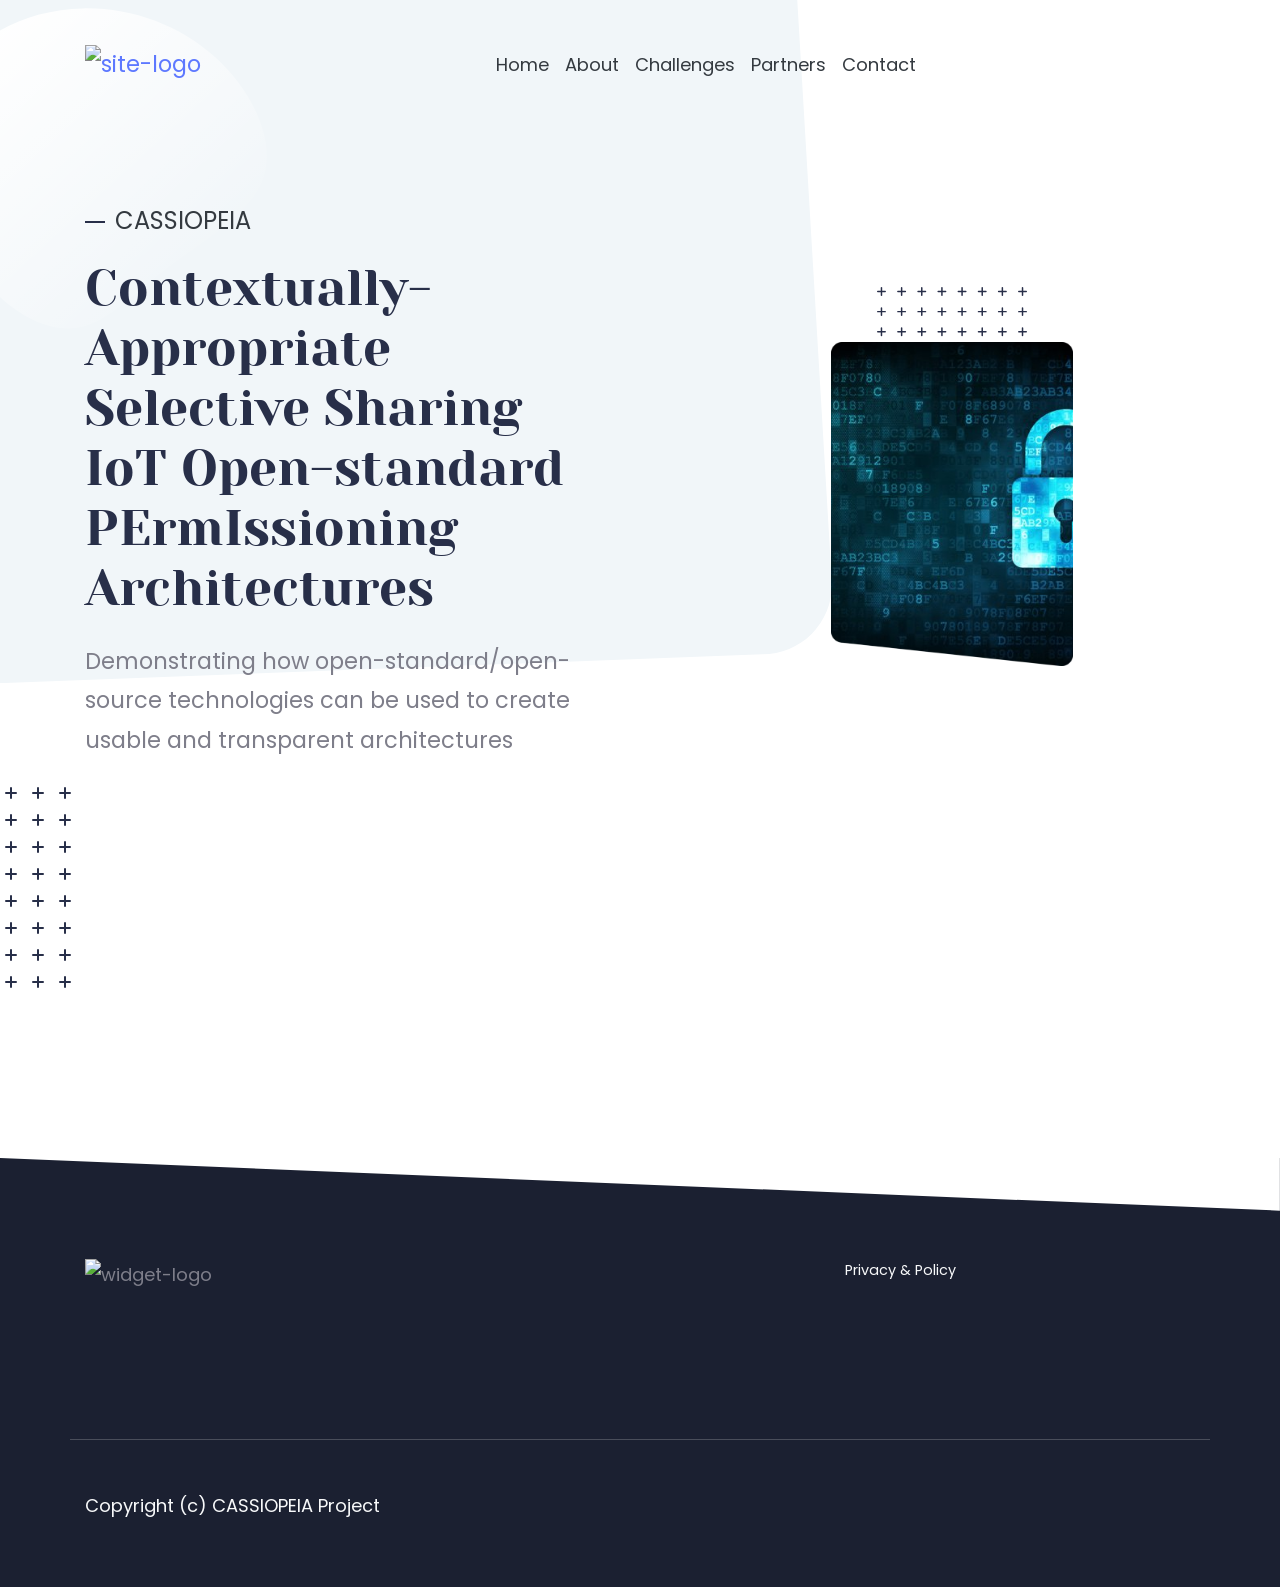
==== index.html @ 4d57d5d3 "Update" ====
<!DOCTYPE html>
<html>
<head>
	<meta name="generator" content="Hugo 0.54.0" />
  <meta charset="utf-8" />
  <title>CASSIOPEIA</title>

  <!-- mobile responsive meta -->
  <meta name="viewport" content="width=device-width, initial-scale=1" />
  <meta name="viewport" content="width=device-width, initial-scale=1, maximum-scale=1" />

  <!-- Slick Carousel -->
  <link rel="stylesheet" href="https://ngi-trust-cassiopeia.github.io/website_public/plugins/slick/slick.css" />
  <link rel="stylesheet" href="https://ngi-trust-cassiopeia.github.io/website_public/plugins/slick/slick-theme.css" />
  <!-- Font Awesome -->
  <link rel="stylesheet" href="https://ngi-trust-cassiopeia.github.io/website_public/plugins/font-awesome/css/font-awesome.min.css" />

  <!-- Magnific Popup -->
  <link rel="stylesheet" href="https://ngi-trust-cassiopeia.github.io/website_public/plugins/magnafic-popup/magnific-popup.css" />

  <!-- Stylesheets -->
  
  <link href="https://ngi-trust-cassiopeia.github.io/website_public/scss/style.min.css" rel="stylesheet" />

  <!--Favicon-->
  <link rel="shortcut icon" href="https://ngi-trust-cassiopeia.github.io/website_public/images/favicon.ico" type="image/x-icon" />
  <link rel="icon" href="https://ngi-trust-cassiopeia.github.io/website_public/images/favicon.png" type="image/x-icon" />
  
  <!-- Google Analytics -->
  <script async src="https://www.googletagmanager.com/gtag/js?id=YOUR%20GOOGLE%20ANALYTICS%20CODE"></script>
  <script>
    window.dataLayer = window.dataLayer || [];
    function gtag() { dataLayer.push(arguments); }
    gtag('js', new Date());

    gtag('config', 'YOUR GOOGLE ANALYTICS CODE');
  </script>
  
</head>

<body>
  <nav class="navbar navbar-expand-lg fixed-top">
  <div class="container">
    <a href="https://ngi-trust-cassiopeia.github.io/website_public/" class="navbar-brand">
      <img src="https://ngi-trust-cassiopeia.github.io/website_public/images/site-navigation/logo.png" alt="site-logo">
    </a>
    <button type="button" class="navbar-toggler collapsed" data-toggle="collapse" data-target="#navbarCollapse">
      <span class="navbar-toggler-icon"></span>
      <span class="navbar-toggler-icon"></span>
      <span class="navbar-toggler-icon"></span>
    </button>

    <div class="collapse navbar-collapse justify-content-between" id="navbarCollapse">
      <ul class="nav navbar-nav main-navigation my-0 mx-auto">
        
        
        <li class="nav-item">
          <a href="https://ngi-trust-cassiopeia.github.io/website_public//website_public/website_public/"
            class="nav-link text-dark text-sm-center p-2 scroll">Home</a>
        </li>
        
        <li class="nav-item">
          <a href="https://ngi-trust-cassiopeia.github.io/website_public//website_public/website_public/about/"
            class="nav-link text-dark text-sm-center p-2 scroll">About</a>
        </li>
        
        <li class="nav-item">
          <a href="https://ngi-trust-cassiopeia.github.io/website_public//website_public/website_public/challenges/"
            class="nav-link text-dark text-sm-center p-2 scroll">Challenges</a>
        </li>
        
        <li class="nav-item">
          <a href="https://ngi-trust-cassiopeia.github.io/website_public//website_public/website_public/partners/"
            class="nav-link text-dark text-sm-center p-2 scroll">Partners</a>
        </li>
        
        <li class="nav-item">
          <a href="https://ngi-trust-cassiopeia.github.io/website_public//website_public/website_public/contact/"
            class="nav-link text-dark text-sm-center p-2 scroll">Contact</a>
        </li>
        
      </ul>
      <div class="navbar-nav">
        
      </div>
    </div>
  </div>
</nav>
  <div id="content">
    



<section class="hero" id="home">
  <div class="hero_background-svg">
    <svg viewBox="0 0 1437 1180">
      <path fill="#f1f6f9" d="M0 0h1377l60 1010a120 120 0 01-120 120L0 1180z" data-name="Path 1350" />
    </svg>
  </div>
  <div class="hero_footer-svg">
    <img src="images/hero/figure-svg.svg" alt="" />
  </div>
  <div class="container">
    <div class="row align-items-center">
      <div class="col-lg-6">
        <div class="hero_content">
          <div class="hero_blob">
            <svg viewBox="0 0 550 550">
              <defs>
                <linearGradient id="a" x1=".069" x2=".753" y1=".116" y2=".858" gradientUnits="objectBoundingBox">
                  <stop offset="0" stop-color="#fff" />
                  <stop offset="1" stop-color="#fff" stop-opacity=".012" />
                </linearGradient>
              </defs>
              <g data-name="blob-shape (3)">
                <path class="blob" fill="url(#a)"
                  d="M455.4 151.1c43.1 36.7 73.4 92.8 60.8 136.3-12.7 43.5-68.1 74.4-111.3 119.4-43.1 45-74 104.1-109.8 109-35.9 5-76.7-44.2-111.8-89.2-35.2-45-64.7-85.8-70.8-132.6-6-46.8 11.6-99.6 46.7-136.3 35.2-36.6 88-57.2 142.4-58.8 54.5-1.7 110.6 15.6 153.8 52.2z" />
              </g>
            </svg>
          </div>
          <div class="mb-5">
            <span class="top-title pre-line">CASSIOPEIA</span>
            <h2 id="contextually-appropriate-selective-sharing-iot-open-standard-permissioning-architectures">Contextually-Appropriate Selective Sharing IoT Open-standard PErmIssioning Architectures</h2>

<p>Demonstrating how open-standard/open-source technologies can be used to create usable and transparent architectures
          </div>
           

        </div>
      </div>
      <div class="col-lg-6">
        <div class="hero_figure">
          <div class="figure-svg">
            <img src="images/hero/figure-svg.svg" alt="figure-svg" />
          </div>
          <img src="https://ngi-trust-cassiopeia.github.io/website_public/images/hero/hero.png" alt="hero-image" style='
                  -webkit-mask: url(https://ngi-trust-cassiopeia.github.io/website_public/images/hero/hero-mask-svg.png);
                  -webkit-mask-repeat: no-repeat;
                  -webkit-mask-size: contain;
                  -webkit-mask-position: center center;
                ' />

          
        </div>
      </div>
    </div>
  </div>
</section>




  </div>
  <section class="footer" id="contact">
	<div class="footer__background_shape">
		<svg viewBox="0 0 1920 79">
			<path d="M0 0h1920v79L0 0z" data-name="Path 1450" />
		</svg>
	</div>
	<div class="container">
		<div class="row footer__widget">
			<div class="col-lg-4">
				<div class="footer__widget_logo mb-5">
					<img src="https://ngi-trust-cassiopeia.github.io/website_public/images/site-navigation/logo.png" alt="widget-logo">
				</div>
			</div>
			<div class="col-lg-4 offset-lg-4">
				<div class="text-light footer__widget_sitemap mb-5">
					<ul class="unstyle-list small">
						
						
						<li class="mb-2"><a class="text-light" href="https://ngi-trust-cassiopeia.github.io/website_public/website_public/privacy/">Privacy &amp; Policy</a></li>
						
					</ul>
				</div>
			</div>
		</div>
		<div class="row footer__footer">
			<div class="col-lg-6">
				<div class="footer__footer_copy text-light">
					<p>Copyright (c) CASSIOPEIA Project</p>
				</div>
			</div>
			<div class="col-lg-6">
				<div class="footer__footer_social">
					<ul class="unstyle-list">
						
						
					</ul>
				</div>
			</div>
		</div>
	</div>
</section>
<script src="https://maps.googleapis.com/maps/api/js?key=YOUR%20GOOGLE%20MAP%20API&libraries=geometry"></script>
<script src="https://ngi-trust-cassiopeia.github.io/website_public/plugins/jQuery/jquery.min.js"></script>
<script src="https://ngi-trust-cassiopeia.github.io/website_public/plugins/bootstrap/bootstrap.min.js"></script>
<script src="https://ngi-trust-cassiopeia.github.io/website_public/plugins/slick/slick.min.js"></script>
<script src="https://ngi-trust-cassiopeia.github.io/website_public/plugins/slick/slick.min.js"></script>
<script src="https://ngi-trust-cassiopeia.github.io/website_public/plugins/waypoint/jquery.waypoints.min.js"></script>
<script src="https://ngi-trust-cassiopeia.github.io/website_public/plugins/magnafic-popup/jquery.magnific-popup.min.js"></script>
<script src="https://ngi-trust-cassiopeia.github.io/website_public/plugins/tweenmax/TweenMax.min.js"></script>
<script src="https://ngi-trust-cassiopeia.github.io/website_public/plugins/imagesloaded/imagesloaded.min.js"></script>
<script src="https://ngi-trust-cassiopeia.github.io/website_public/plugins/masonry/masonry.min.js"></script>

<script src="https://ngi-trust-cassiopeia.github.io/website_public/js/form-handler.min.js"></script>

<script src="https://ngi-trust-cassiopeia.github.io/website_public/js/script.min.js"></script>
<script id="CookieDeclaration" src="https://consent.cookiebot.com/521bbcd8-49db-471f-aaf6-aed626effc5e/cd.js" type="text/javascript" async></script>
</body>

</html>
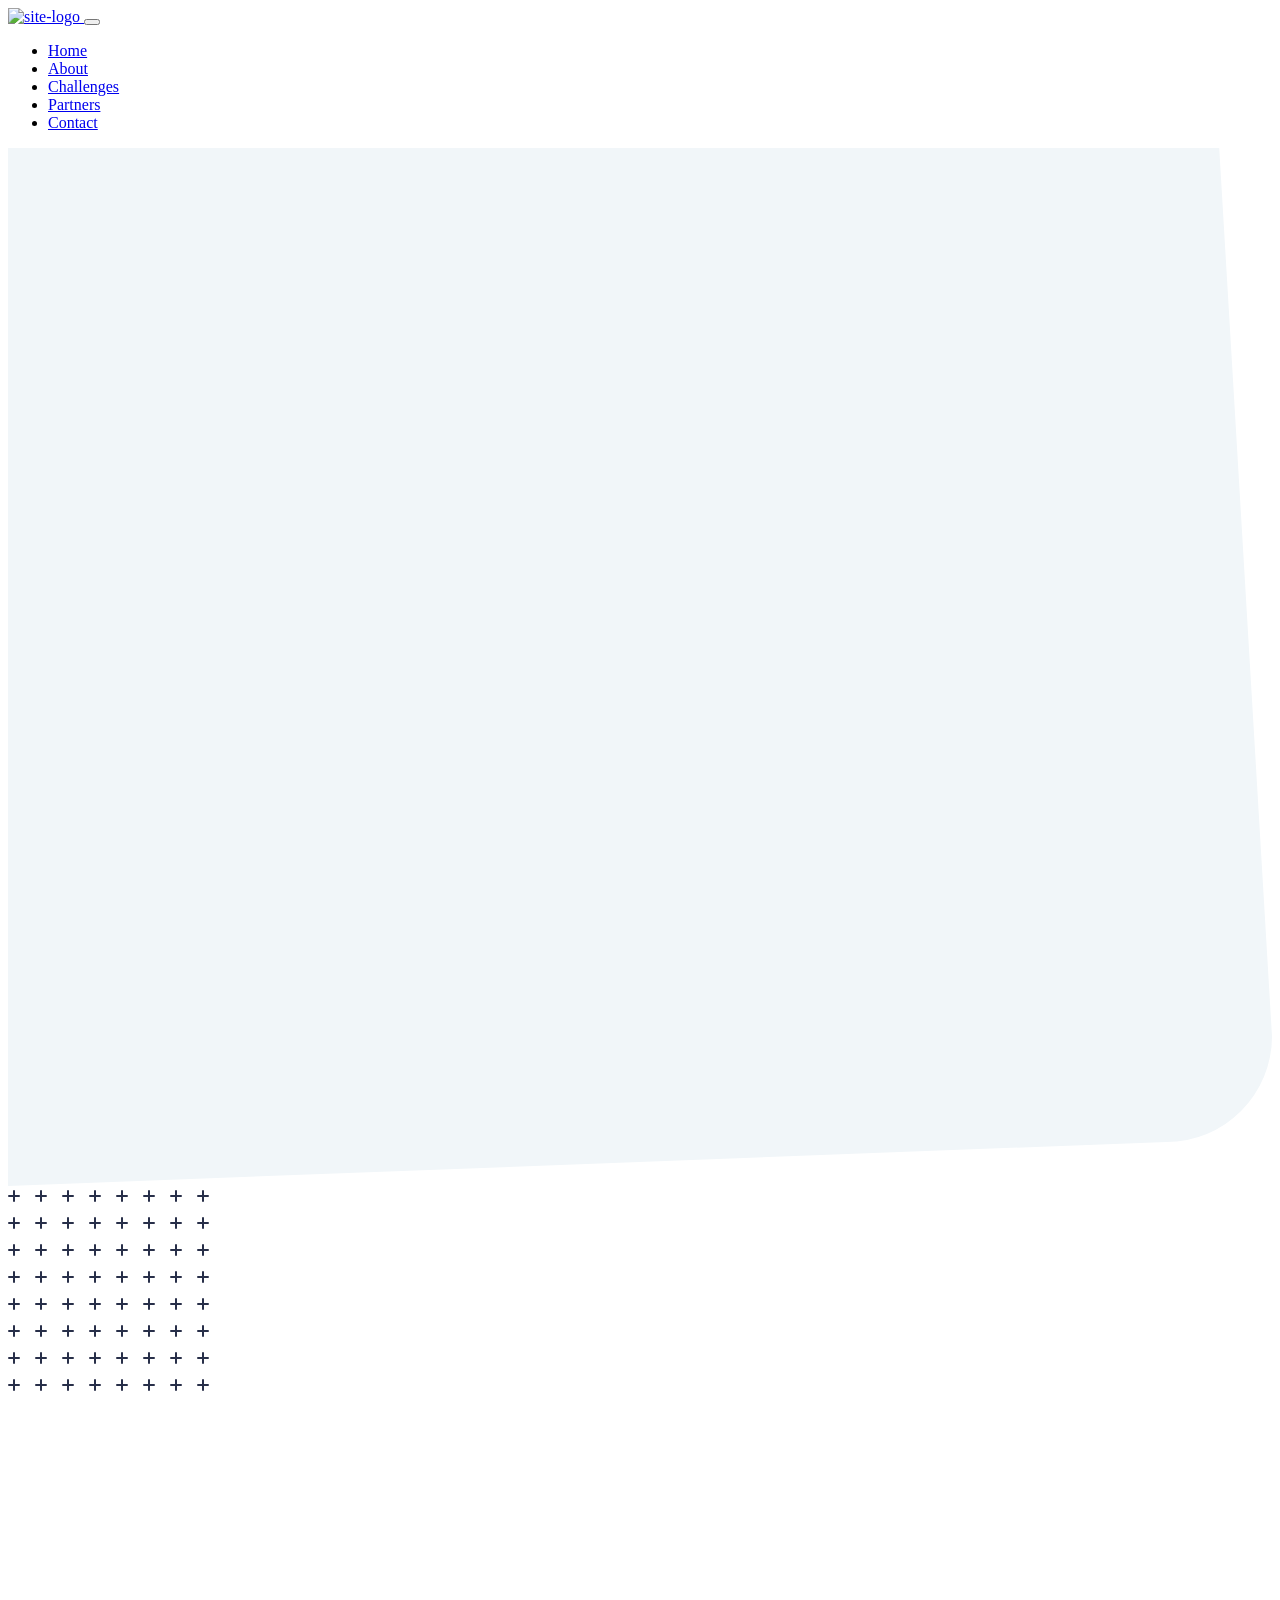
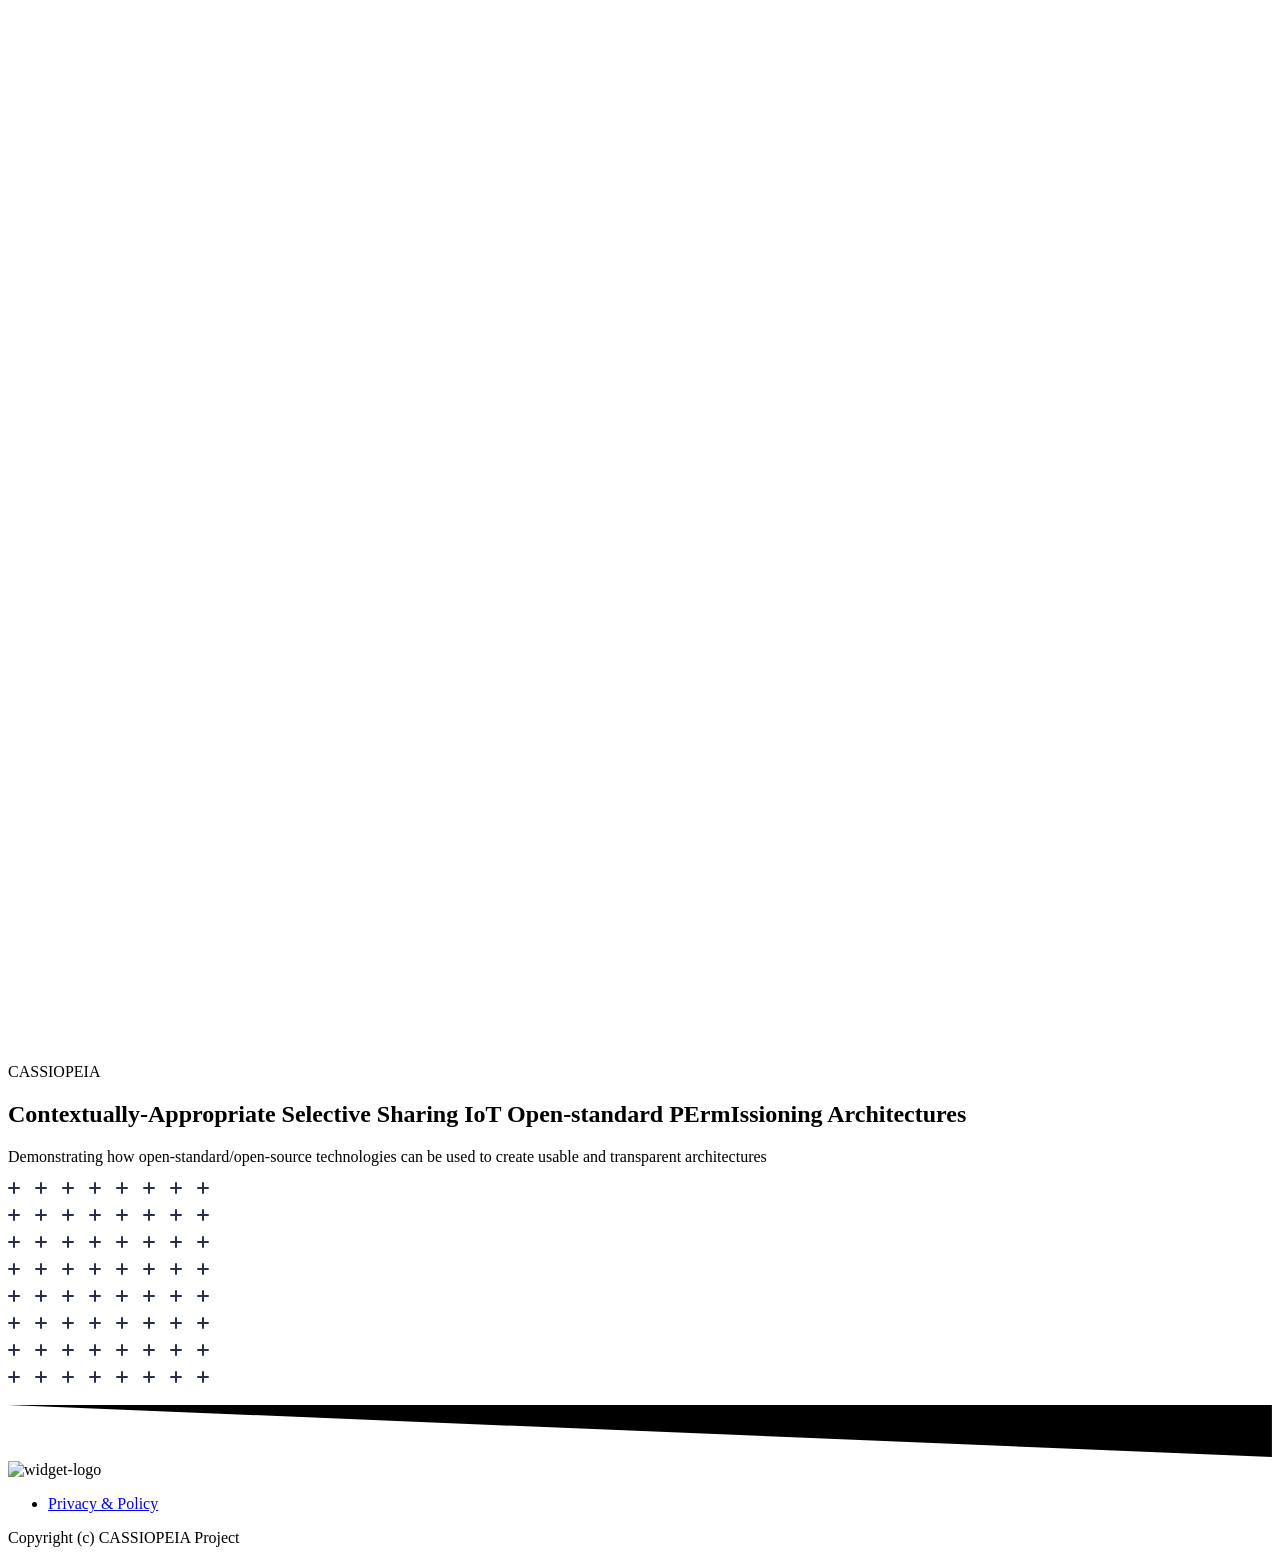
==== commit aa463205: "Corrected baseurl" ====
--- a/index.html
+++ b/index.html
@@ -10,21 +10,21 @@
   <meta name="viewport" content="width=device-width, initial-scale=1, maximum-scale=1" />
 
   <!-- Slick Carousel -->
-  <link rel="stylesheet" href="https://ngi-trust-cassiopeia.github.io/website_public/plugins/slick/slick.css" />
-  <link rel="stylesheet" href="https://ngi-trust-cassiopeia.github.io/website_public/plugins/slick/slick-theme.css" />
+  <link rel="stylesheet" href="/website_public/plugins/slick/slick.css" />
+  <link rel="stylesheet" href="/website_public/plugins/slick/slick-theme.css" />
   <!-- Font Awesome -->
-  <link rel="stylesheet" href="https://ngi-trust-cassiopeia.github.io/website_public/plugins/font-awesome/css/font-awesome.min.css" />
+  <link rel="stylesheet" href="/website_public/plugins/font-awesome/css/font-awesome.min.css" />
 
   <!-- Magnific Popup -->
-  <link rel="stylesheet" href="https://ngi-trust-cassiopeia.github.io/website_public/plugins/magnafic-popup/magnific-popup.css" />
+  <link rel="stylesheet" href="/website_public/plugins/magnafic-popup/magnific-popup.css" />
 
   <!-- Stylesheets -->
   
-  <link href="https://ngi-trust-cassiopeia.github.io/website_public/scss/style.min.css" rel="stylesheet" />
+  <link href="/website_public/scss/style.min.css" rel="stylesheet" />
 
   <!--Favicon-->
-  <link rel="shortcut icon" href="https://ngi-trust-cassiopeia.github.io/website_public/images/favicon.ico" type="image/x-icon" />
-  <link rel="icon" href="https://ngi-trust-cassiopeia.github.io/website_public/images/favicon.png" type="image/x-icon" />
+  <link rel="shortcut icon" href="/website_public/images/favicon.ico" type="image/x-icon" />
+  <link rel="icon" href="/website_public/images/favicon.png" type="image/x-icon" />
   
   <!-- Google Analytics -->
   <script async src="https://www.googletagmanager.com/gtag/js?id=YOUR%20GOOGLE%20ANALYTICS%20CODE"></script>
@@ -41,8 +41,8 @@
 <body>
   <nav class="navbar navbar-expand-lg fixed-top">
   <div class="container">
-    <a href="https://ngi-trust-cassiopeia.github.io/website_public/" class="navbar-brand">
-      <img src="https://ngi-trust-cassiopeia.github.io/website_public/images/site-navigation/logo.png" alt="site-logo">
+    <a href="/website_public/" class="navbar-brand">
+      <img src="/website_public/images/site-navigation/logo.png" alt="site-logo">
     </a>
     <button type="button" class="navbar-toggler collapsed" data-toggle="collapse" data-target="#navbarCollapse">
       <span class="navbar-toggler-icon"></span>
@@ -55,27 +55,27 @@
         
         
         <li class="nav-item">
-          <a href="https://ngi-trust-cassiopeia.github.io/website_public//website_public/website_public/"
+          <a href="/website_public//website_public/"
             class="nav-link text-dark text-sm-center p-2 scroll">Home</a>
         </li>
         
         <li class="nav-item">
-          <a href="https://ngi-trust-cassiopeia.github.io/website_public//website_public/website_public/about/"
+          <a href="/website_public/about"
             class="nav-link text-dark text-sm-center p-2 scroll">About</a>
         </li>
         
         <li class="nav-item">
-          <a href="https://ngi-trust-cassiopeia.github.io/website_public//website_public/website_public/challenges/"
+          <a href="/website_public/challenges"
             class="nav-link text-dark text-sm-center p-2 scroll">Challenges</a>
         </li>
         
         <li class="nav-item">
-          <a href="https://ngi-trust-cassiopeia.github.io/website_public//website_public/website_public/partners/"
+          <a href="/website_public/partners"
             class="nav-link text-dark text-sm-center p-2 scroll">Partners</a>
         </li>
         
         <li class="nav-item">
-          <a href="https://ngi-trust-cassiopeia.github.io/website_public//website_public/website_public/contact/"
+          <a href="/website_public/contact"
             class="nav-link text-dark text-sm-center p-2 scroll">Contact</a>
         </li>
         
@@ -133,8 +133,8 @@
           <div class="figure-svg">
             <img src="images/hero/figure-svg.svg" alt="figure-svg" />
           </div>
-          <img src="https://ngi-trust-cassiopeia.github.io/website_public/images/hero/hero.png" alt="hero-image" style='
-                  -webkit-mask: url(https://ngi-trust-cassiopeia.github.io/website_public/images/hero/hero-mask-svg.png);
+          <img src="/website_public/images/hero/hero.png" alt="hero-image" style='
+                  -webkit-mask: url(/website_public/images/hero/hero-mask-svg.png);
                   -webkit-mask-repeat: no-repeat;
                   -webkit-mask-size: contain;
                   -webkit-mask-position: center center;
@@ -161,7 +161,7 @@
 		<div class="row footer__widget">
 			<div class="col-lg-4">
 				<div class="footer__widget_logo mb-5">
-					<img src="https://ngi-trust-cassiopeia.github.io/website_public/images/site-navigation/logo.png" alt="widget-logo">
+					<img src="/website_public/images/site-navigation/logo.png" alt="widget-logo">
 				</div>
 			</div>
 			<div class="col-lg-4 offset-lg-4">
@@ -169,7 +169,7 @@
 					<ul class="unstyle-list small">
 						
 						
-						<li class="mb-2"><a class="text-light" href="https://ngi-trust-cassiopeia.github.io/website_public/website_public/privacy/">Privacy &amp; Policy</a></li>
+						<li class="mb-2"><a class="text-light" href="/website_public/privacy">Privacy &amp; Policy</a></li>
 						
 					</ul>
 				</div>
@@ -193,19 +193,19 @@
 	</div>
 </section>
 <script src="https://maps.googleapis.com/maps/api/js?key=YOUR%20GOOGLE%20MAP%20API&libraries=geometry"></script>
-<script src="https://ngi-trust-cassiopeia.github.io/website_public/plugins/jQuery/jquery.min.js"></script>
-<script src="https://ngi-trust-cassiopeia.github.io/website_public/plugins/bootstrap/bootstrap.min.js"></script>
-<script src="https://ngi-trust-cassiopeia.github.io/website_public/plugins/slick/slick.min.js"></script>
-<script src="https://ngi-trust-cassiopeia.github.io/website_public/plugins/slick/slick.min.js"></script>
-<script src="https://ngi-trust-cassiopeia.github.io/website_public/plugins/waypoint/jquery.waypoints.min.js"></script>
-<script src="https://ngi-trust-cassiopeia.github.io/website_public/plugins/magnafic-popup/jquery.magnific-popup.min.js"></script>
-<script src="https://ngi-trust-cassiopeia.github.io/website_public/plugins/tweenmax/TweenMax.min.js"></script>
-<script src="https://ngi-trust-cassiopeia.github.io/website_public/plugins/imagesloaded/imagesloaded.min.js"></script>
-<script src="https://ngi-trust-cassiopeia.github.io/website_public/plugins/masonry/masonry.min.js"></script>
-
-<script src="https://ngi-trust-cassiopeia.github.io/website_public/js/form-handler.min.js"></script>
-
-<script src="https://ngi-trust-cassiopeia.github.io/website_public/js/script.min.js"></script>
+<script src="/website_public/plugins/jQuery/jquery.min.js"></script>
+<script src="/website_public/plugins/bootstrap/bootstrap.min.js"></script>
+<script src="/website_public/plugins/slick/slick.min.js"></script>
+<script src="/website_public/plugins/slick/slick.min.js"></script>
+<script src="/website_public/plugins/waypoint/jquery.waypoints.min.js"></script>
+<script src="/website_public/plugins/magnafic-popup/jquery.magnific-popup.min.js"></script>
+<script src="/website_public/plugins/tweenmax/TweenMax.min.js"></script>
+<script src="/website_public/plugins/imagesloaded/imagesloaded.min.js"></script>
+<script src="/website_public/plugins/masonry/masonry.min.js"></script>
+
+<script src="/website_public/js/form-handler.min.js"></script>
+
+<script src="/website_public/js/script.min.js"></script>
 <script id="CookieDeclaration" src="https://consent.cookiebot.com/521bbcd8-49db-471f-aaf6-aed626effc5e/cd.js" type="text/javascript" async></script>
 </body>
 
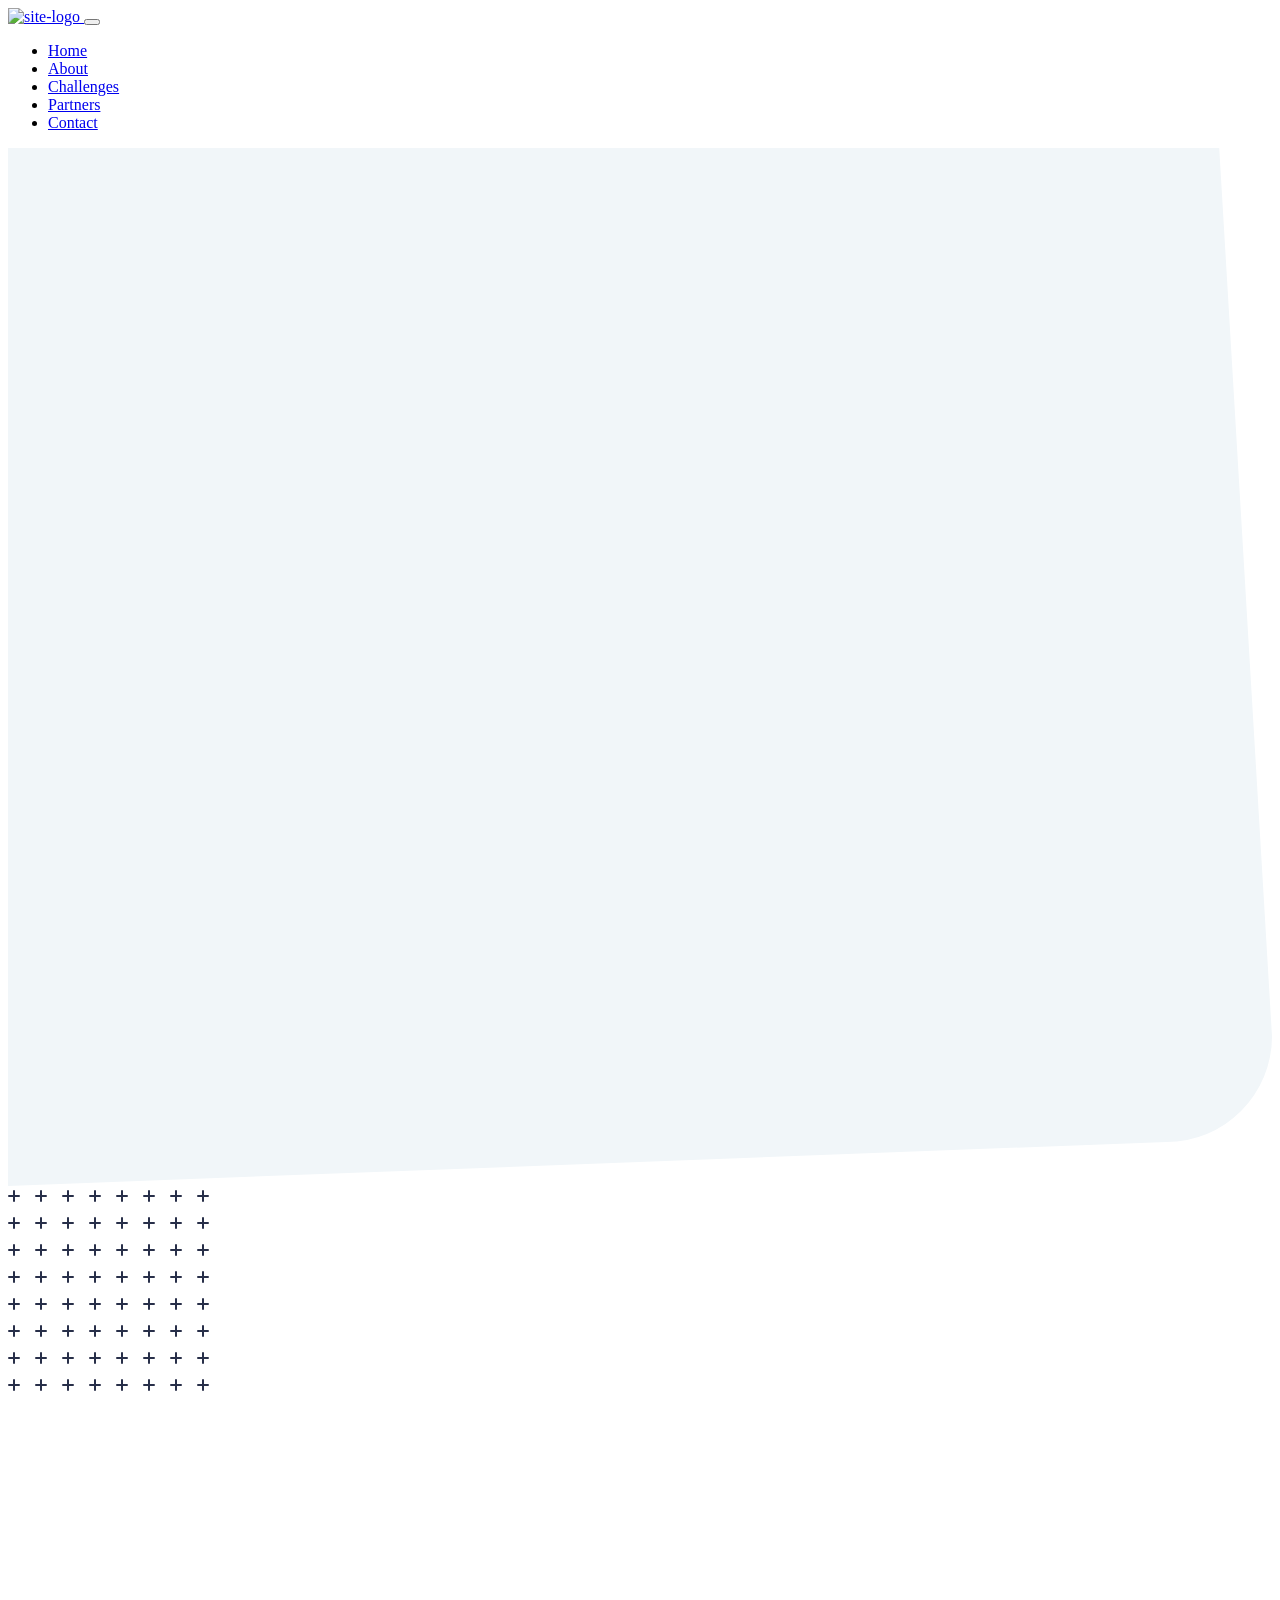
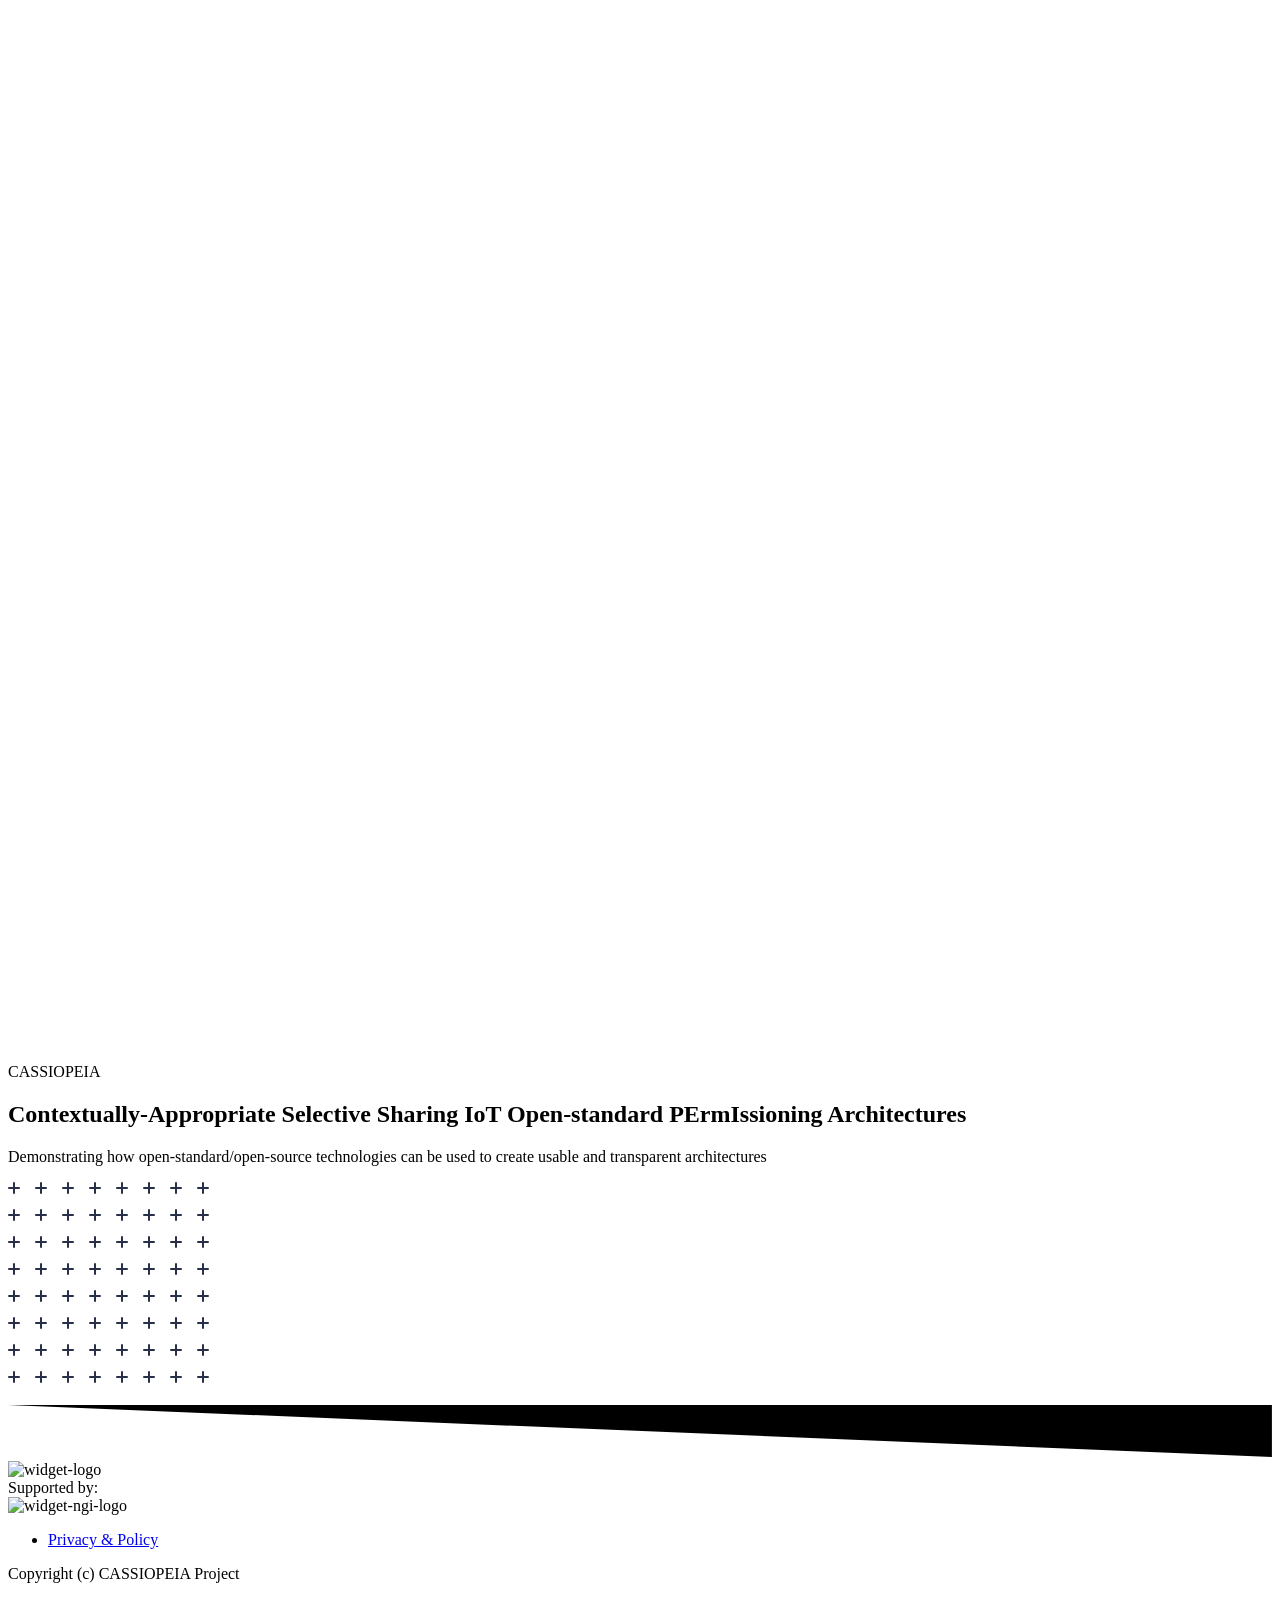
==== commit 6552a084: "Update" ====
--- a/index.html
+++ b/index.html
@@ -4,45 +4,47 @@
 	<meta name="generator" content="Hugo 0.54.0" />
   <meta charset="utf-8" />
   <title>CASSIOPEIA</title>
+  <script id="Cookiebot" src="https://consent.cookiebot.com/uc.js" data-cbid="521bbcd8-49db-471f-aaf6-aed626effc5e" data-blockingmode="auto" type="text/javascript"></script>
 
   <!-- mobile responsive meta -->
   <meta name="viewport" content="width=device-width, initial-scale=1" />
   <meta name="viewport" content="width=device-width, initial-scale=1, maximum-scale=1" />
 
   <!-- Slick Carousel -->
-  <link rel="stylesheet" href="/website_public/plugins/slick/slick.css" />
-  <link rel="stylesheet" href="/website_public/plugins/slick/slick-theme.css" />
+  <link rel="stylesheet" href="https://www.cassiopeia.id/plugins/slick/slick.css" />
+  <link rel="stylesheet" href="https://www.cassiopeia.id/plugins/slick/slick-theme.css" />
   <!-- Font Awesome -->
-  <link rel="stylesheet" href="/website_public/plugins/font-awesome/css/font-awesome.min.css" />
+  <link rel="stylesheet" href="https://www.cassiopeia.id/plugins/font-awesome/css/font-awesome.min.css" />
 
   <!-- Magnific Popup -->
-  <link rel="stylesheet" href="/website_public/plugins/magnafic-popup/magnific-popup.css" />
+  <link rel="stylesheet" href="https://www.cassiopeia.id/plugins/magnafic-popup/magnific-popup.css" />
 
   <!-- Stylesheets -->
   
-  <link href="/website_public/scss/style.min.css" rel="stylesheet" />
+  <link href="https://www.cassiopeia.id/scss/style.min.css" rel="stylesheet" />
 
   <!--Favicon-->
-  <link rel="shortcut icon" href="/website_public/images/favicon.ico" type="image/x-icon" />
-  <link rel="icon" href="/website_public/images/favicon.png" type="image/x-icon" />
+  <link rel="shortcut icon" href="https://www.cassiopeia.id/images/favicon.ico" type="image/x-icon" />
+  <link rel="icon" href="https://www.cassiopeia.id/images/favicon.png" type="image/x-icon" />
   
   <!-- Google Analytics -->
-  <script async src="https://www.googletagmanager.com/gtag/js?id=YOUR%20GOOGLE%20ANALYTICS%20CODE"></script>
+  <script async src="https://www.googletagmanager.com/gtag/js?id=G-5TQYKT3RTR"></script>
   <script>
     window.dataLayer = window.dataLayer || [];
     function gtag() { dataLayer.push(arguments); }
     gtag('js', new Date());
 
-    gtag('config', 'YOUR GOOGLE ANALYTICS CODE');
+    gtag('config', 'G-5TQYKT3RTR');
   </script>
   
 </head>
+
 
 <body>
   <nav class="navbar navbar-expand-lg fixed-top">
   <div class="container">
-    <a href="/website_public/" class="navbar-brand">
-      <img src="/website_public/images/site-navigation/logo.png" alt="site-logo">
+    <a href="https://www.cassiopeia.id/" class="navbar-brand">
+      <img src="https://www.cassiopeia.id/images/site-navigation/logo.png" alt="site-logo">
     </a>
     <button type="button" class="navbar-toggler collapsed" data-toggle="collapse" data-target="#navbarCollapse">
       <span class="navbar-toggler-icon"></span>
@@ -55,27 +57,27 @@
         
         
         <li class="nav-item">
-          <a href="/website_public//website_public/"
+          <a href="https://www.cassiopeia.id/"
             class="nav-link text-dark text-sm-center p-2 scroll">Home</a>
         </li>
         
         <li class="nav-item">
-          <a href="/website_public/about"
+          <a href="https://www.cassiopeia.id/about/"
             class="nav-link text-dark text-sm-center p-2 scroll">About</a>
         </li>
         
         <li class="nav-item">
-          <a href="/website_public/challenges"
+          <a href="https://www.cassiopeia.id/challenges/"
             class="nav-link text-dark text-sm-center p-2 scroll">Challenges</a>
         </li>
         
         <li class="nav-item">
-          <a href="/website_public/partners"
+          <a href="https://www.cassiopeia.id/partners/"
             class="nav-link text-dark text-sm-center p-2 scroll">Partners</a>
         </li>
         
         <li class="nav-item">
-          <a href="/website_public/contact"
+          <a href="https://www.cassiopeia.id/contact/"
             class="nav-link text-dark text-sm-center p-2 scroll">Contact</a>
         </li>
         
@@ -88,6 +90,44 @@
 </nav>
   <div id="content">
     
+
+<head>
+  <meta charset="utf-8" />
+  <title>CASSIOPEIA</title>
+  <script id="Cookiebot" src="https://consent.cookiebot.com/uc.js" data-cbid="521bbcd8-49db-471f-aaf6-aed626effc5e" data-blockingmode="auto" type="text/javascript"></script>
+
+  <!-- mobile responsive meta -->
+  <meta name="viewport" content="width=device-width, initial-scale=1" />
+  <meta name="viewport" content="width=device-width, initial-scale=1, maximum-scale=1" />
+
+  <!-- Slick Carousel -->
+  <link rel="stylesheet" href="https://www.cassiopeia.id/plugins/slick/slick.css" />
+  <link rel="stylesheet" href="https://www.cassiopeia.id/plugins/slick/slick-theme.css" />
+  <!-- Font Awesome -->
+  <link rel="stylesheet" href="https://www.cassiopeia.id/plugins/font-awesome/css/font-awesome.min.css" />
+
+  <!-- Magnific Popup -->
+  <link rel="stylesheet" href="https://www.cassiopeia.id/plugins/magnafic-popup/magnific-popup.css" />
+
+  <!-- Stylesheets -->
+  
+  <link href="https://www.cassiopeia.id/scss/style.min.css" rel="stylesheet" />
+
+  <!--Favicon-->
+  <link rel="shortcut icon" href="https://www.cassiopeia.id/images/favicon.ico" type="image/x-icon" />
+  <link rel="icon" href="https://www.cassiopeia.id/images/favicon.png" type="image/x-icon" />
+  
+  <!-- Google Analytics -->
+  <script async src="https://www.googletagmanager.com/gtag/js?id=G-5TQYKT3RTR"></script>
+  <script>
+    window.dataLayer = window.dataLayer || [];
+    function gtag() { dataLayer.push(arguments); }
+    gtag('js', new Date());
+
+    gtag('config', 'G-5TQYKT3RTR');
+  </script>
+  
+</head>
 
 
 
@@ -133,8 +173,8 @@
           <div class="figure-svg">
             <img src="images/hero/figure-svg.svg" alt="figure-svg" />
           </div>
-          <img src="/website_public/images/hero/hero.png" alt="hero-image" style='
-                  -webkit-mask: url(/website_public/images/hero/hero-mask-svg.png);
+          <img src="https://www.cassiopeia.id/images/hero/hero.png" alt="hero-image" style='
+                  -webkit-mask: url(https://www.cassiopeia.id/images/hero/hero-mask-svg.png);
                   -webkit-mask-repeat: no-repeat;
                   -webkit-mask-size: contain;
                   -webkit-mask-position: center center;
@@ -161,7 +201,11 @@
 		<div class="row footer__widget">
 			<div class="col-lg-4">
 				<div class="footer__widget_logo mb-5">
-					<img src="/website_public/images/site-navigation/logo.png" alt="widget-logo">
+					<img src="https://www.cassiopeia.id/images/site-navigation/logo.png" alt="widget-logo">
+				</div>
+				<div class="footer__widget_logo mb-5">
+					<span>Supported by:</span><br />
+					<img src="https://www.cassiopeia.id/images/site-navigation/ngi.png" alt="widget-ngi-logo">
 				</div>
 			</div>
 			<div class="col-lg-4 offset-lg-4">
@@ -169,7 +213,7 @@
 					<ul class="unstyle-list small">
 						
 						
-						<li class="mb-2"><a class="text-light" href="/website_public/privacy">Privacy &amp; Policy</a></li>
+						<li class="mb-2"><a class="text-light" href="https://www.cassiopeia.id/privacy/">Privacy &amp; Policy</a></li>
 						
 					</ul>
 				</div>
@@ -192,21 +236,20 @@
 		</div>
 	</div>
 </section>
-<script src="https://maps.googleapis.com/maps/api/js?key=YOUR%20GOOGLE%20MAP%20API&libraries=geometry"></script>
-<script src="/website_public/plugins/jQuery/jquery.min.js"></script>
-<script src="/website_public/plugins/bootstrap/bootstrap.min.js"></script>
-<script src="/website_public/plugins/slick/slick.min.js"></script>
-<script src="/website_public/plugins/slick/slick.min.js"></script>
-<script src="/website_public/plugins/waypoint/jquery.waypoints.min.js"></script>
-<script src="/website_public/plugins/magnafic-popup/jquery.magnific-popup.min.js"></script>
-<script src="/website_public/plugins/tweenmax/TweenMax.min.js"></script>
-<script src="/website_public/plugins/imagesloaded/imagesloaded.min.js"></script>
-<script src="/website_public/plugins/masonry/masonry.min.js"></script>
-
-<script src="/website_public/js/form-handler.min.js"></script>
-
-<script src="/website_public/js/script.min.js"></script>
-<script id="CookieDeclaration" src="https://consent.cookiebot.com/521bbcd8-49db-471f-aaf6-aed626effc5e/cd.js" type="text/javascript" async></script>
+<script src="https://www.cassiopeia.id/plugins/jQuery/jquery.min.js"></script>
+<script src="https://www.cassiopeia.id/plugins/bootstrap/bootstrap.min.js"></script>
+<script src="https://www.cassiopeia.id/plugins/slick/slick.min.js"></script>
+<script src="https://www.cassiopeia.id/plugins/slick/slick.min.js"></script>
+<script src="https://www.cassiopeia.id/plugins/waypoint/jquery.waypoints.min.js"></script>
+<script src="https://www.cassiopeia.id/plugins/magnafic-popup/jquery.magnific-popup.min.js"></script>
+<script src="https://www.cassiopeia.id/plugins/tweenmax/TweenMax.min.js"></script>
+<script src="https://www.cassiopeia.id/plugins/imagesloaded/imagesloaded.min.js"></script>
+<script src="https://www.cassiopeia.id/plugins/masonry/masonry.min.js"></script>
+
+<script src="https://www.cassiopeia.id/js/form-handler.min.js"></script>
+
+<script src="https://www.cassiopeia.id/js/script.min.js"></script>
+
 </body>
 
 </html>
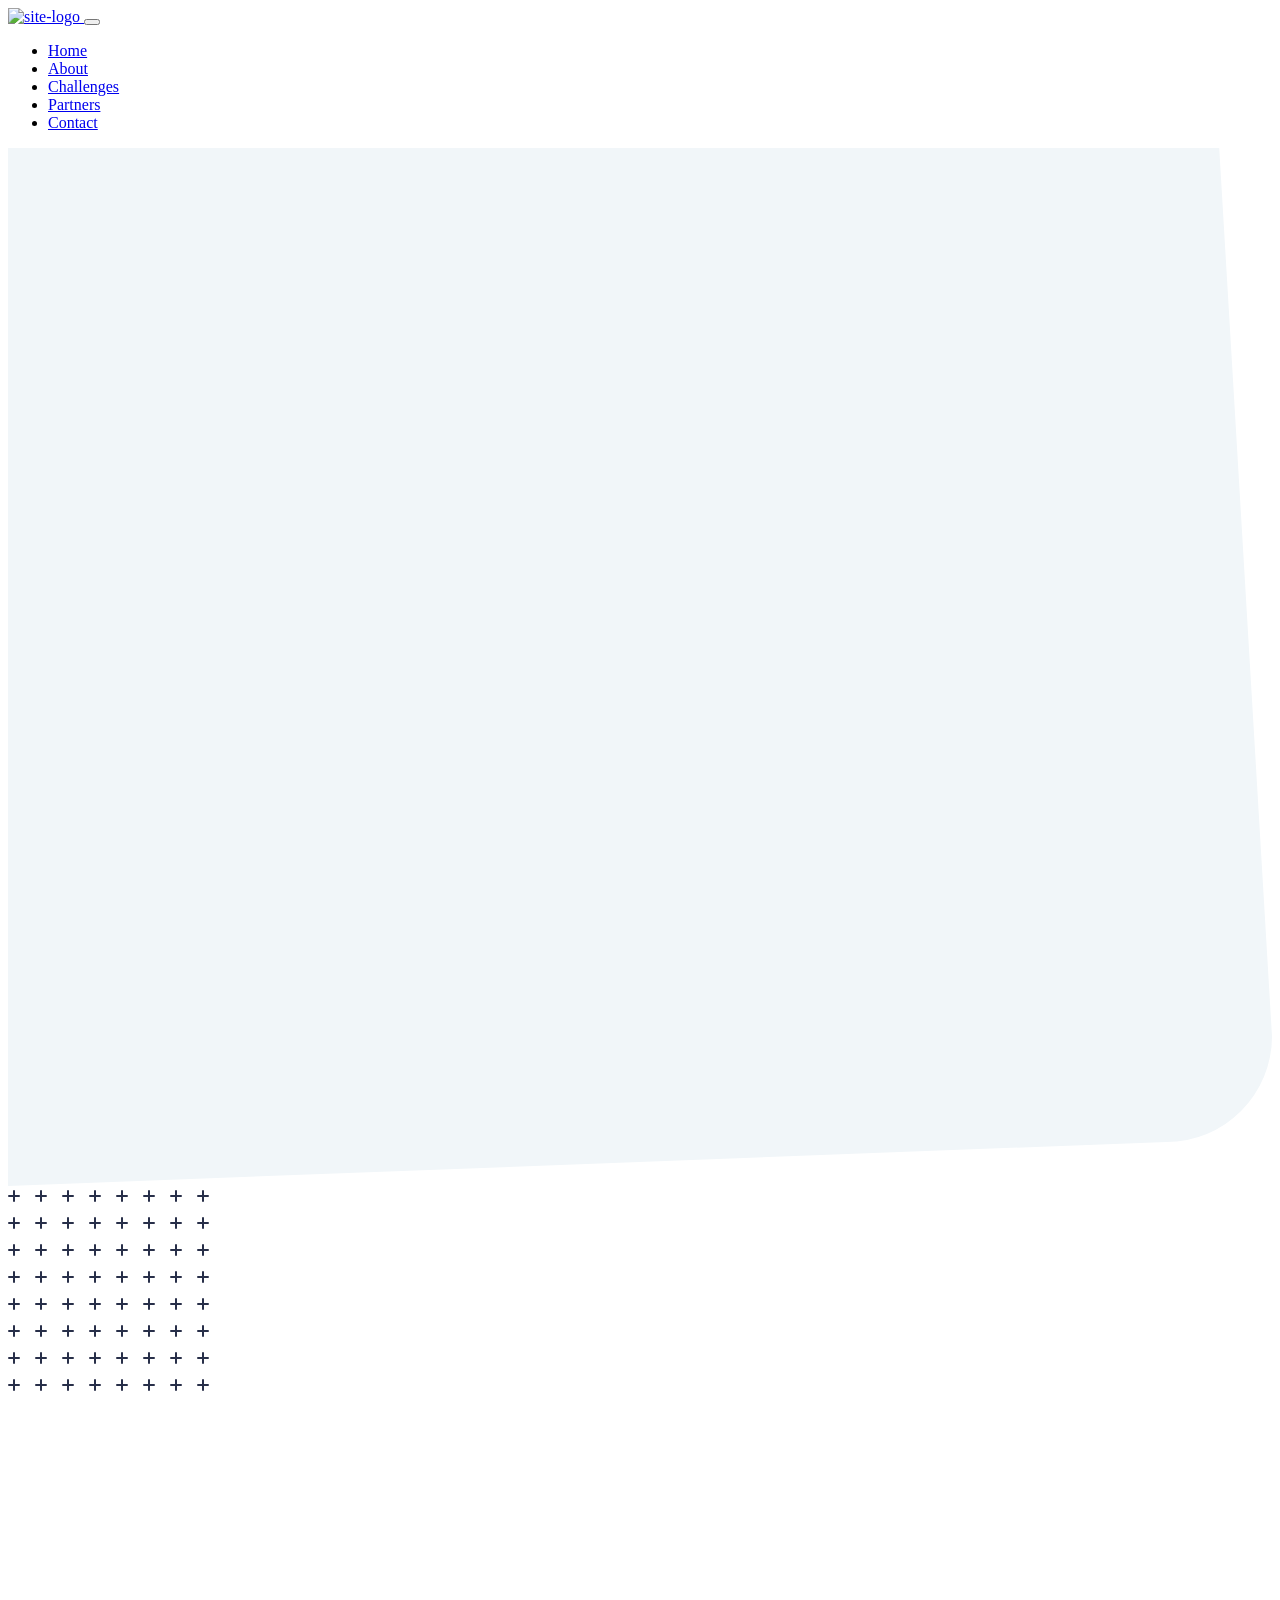
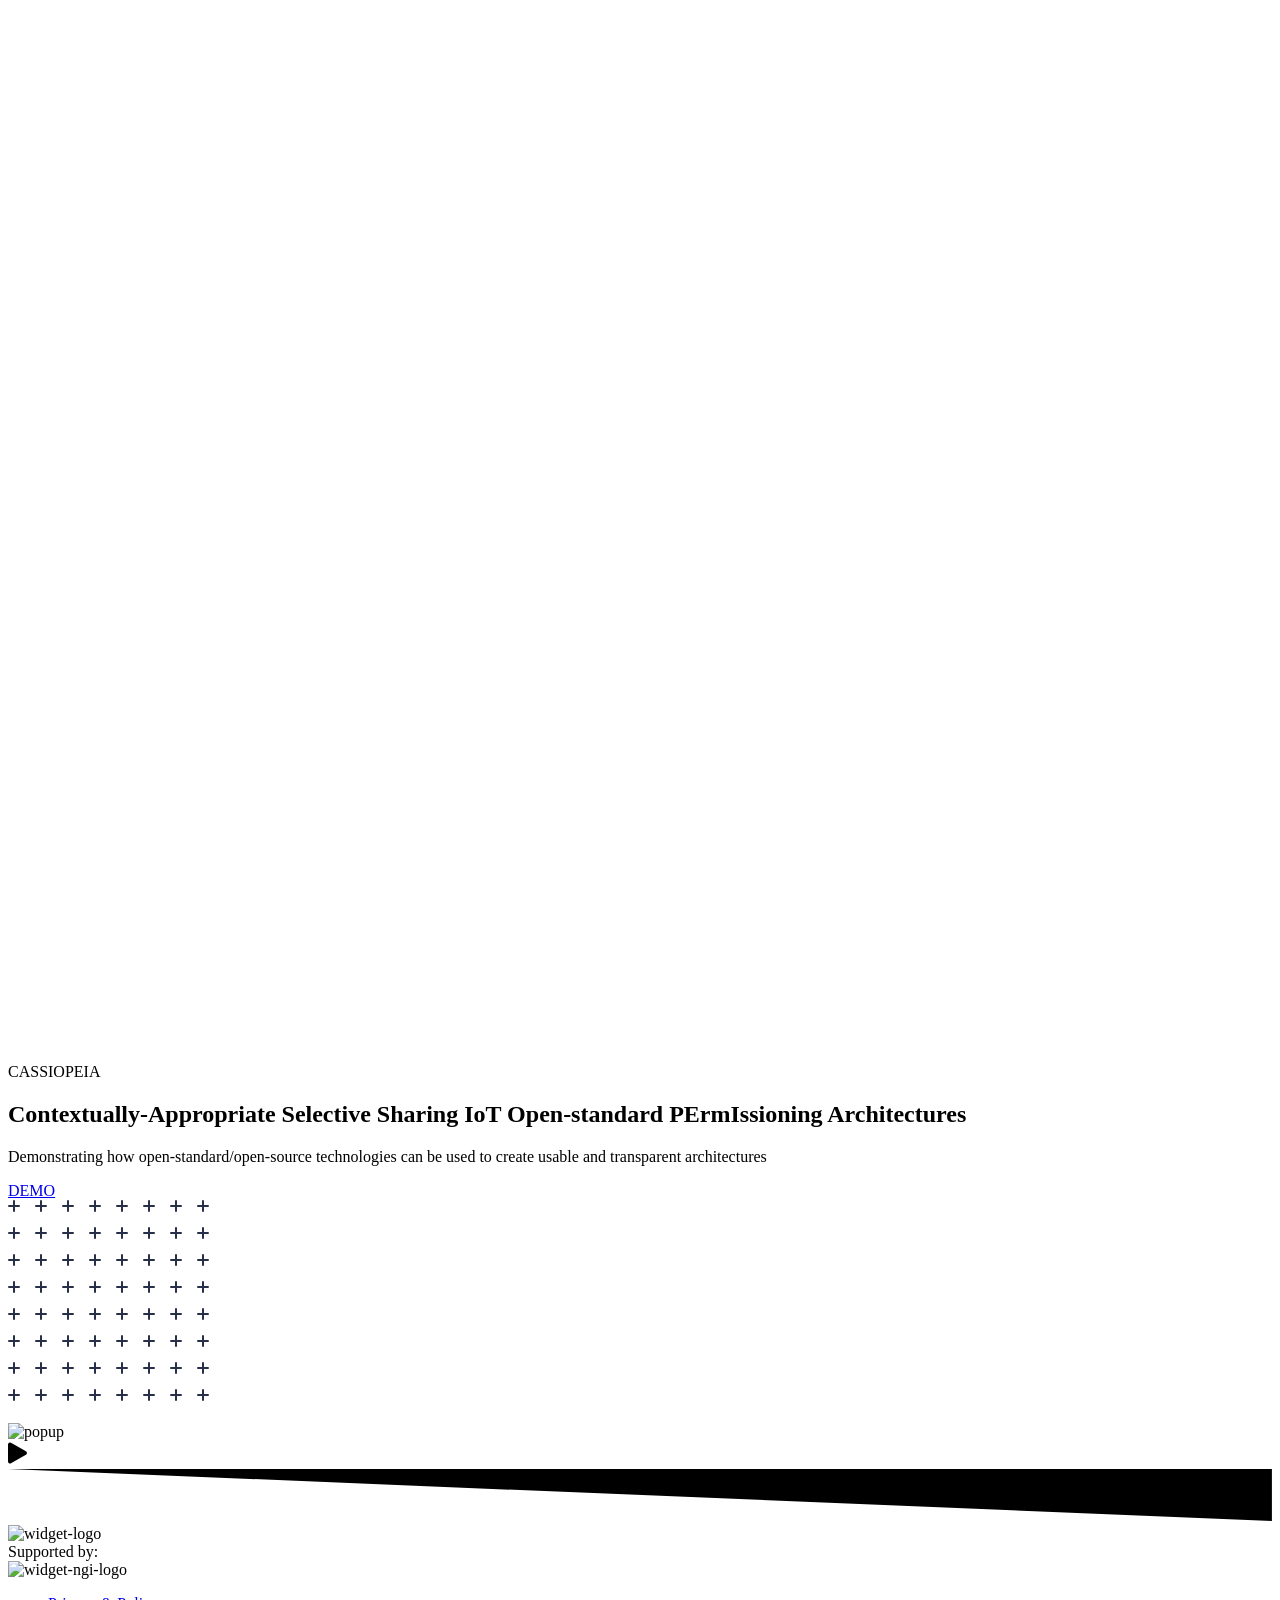
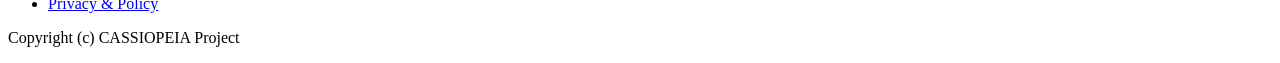
==== commit aadc2b31: "Update" ====
--- a/index.html
+++ b/index.html
@@ -166,6 +166,10 @@
           </div>
            
 
+          <a type="button" class="btn btn-lg btn-primary btn-zoom"
+            href="https://demo.cassiopeia.id">DEMO</a>
+          
+
         </div>
       </div>
       <div class="col-lg-6">
@@ -180,6 +184,19 @@
                   -webkit-mask-position: center center;
                 ' />
 
+          
+          <div class="hero_figure-popup">
+            <div class="thumb">
+              <img src="images/hero/video.png" alt="popup" />
+            </div>
+
+            <a href="https://www.youtube.com" type="button" class="popup-button text-center big">
+              <svg xmlns="http://www.w3.org/2000/svg" width="21" height="24" viewBox="0 0 21 24">
+                <path d="M17.961 10.264a2 2 0 010 3.473L2.992 22.29A2 2 0 010 20.554V3.446A2 2 0 012.992 1.71z"
+                  data-name="Polygon 4" />
+              </svg>
+            </a>
+          </div>
           
         </div>
       </div>
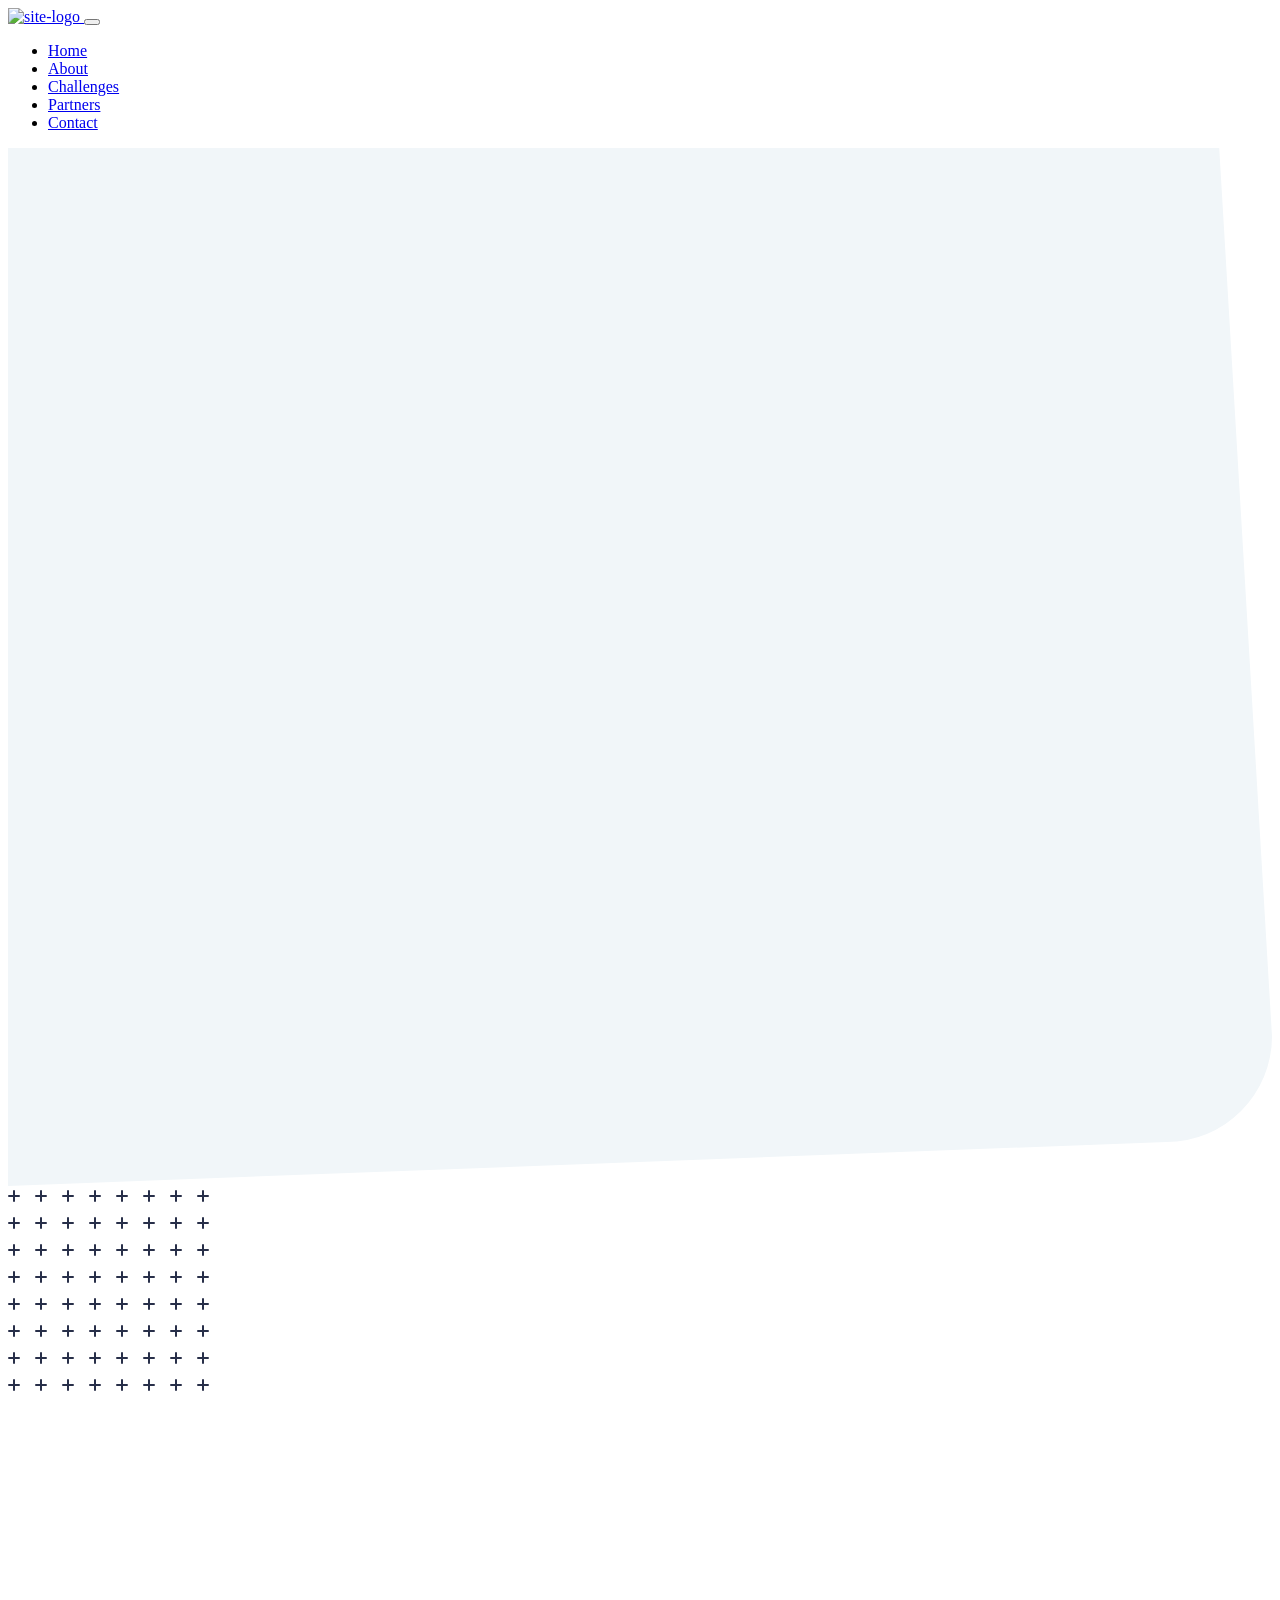
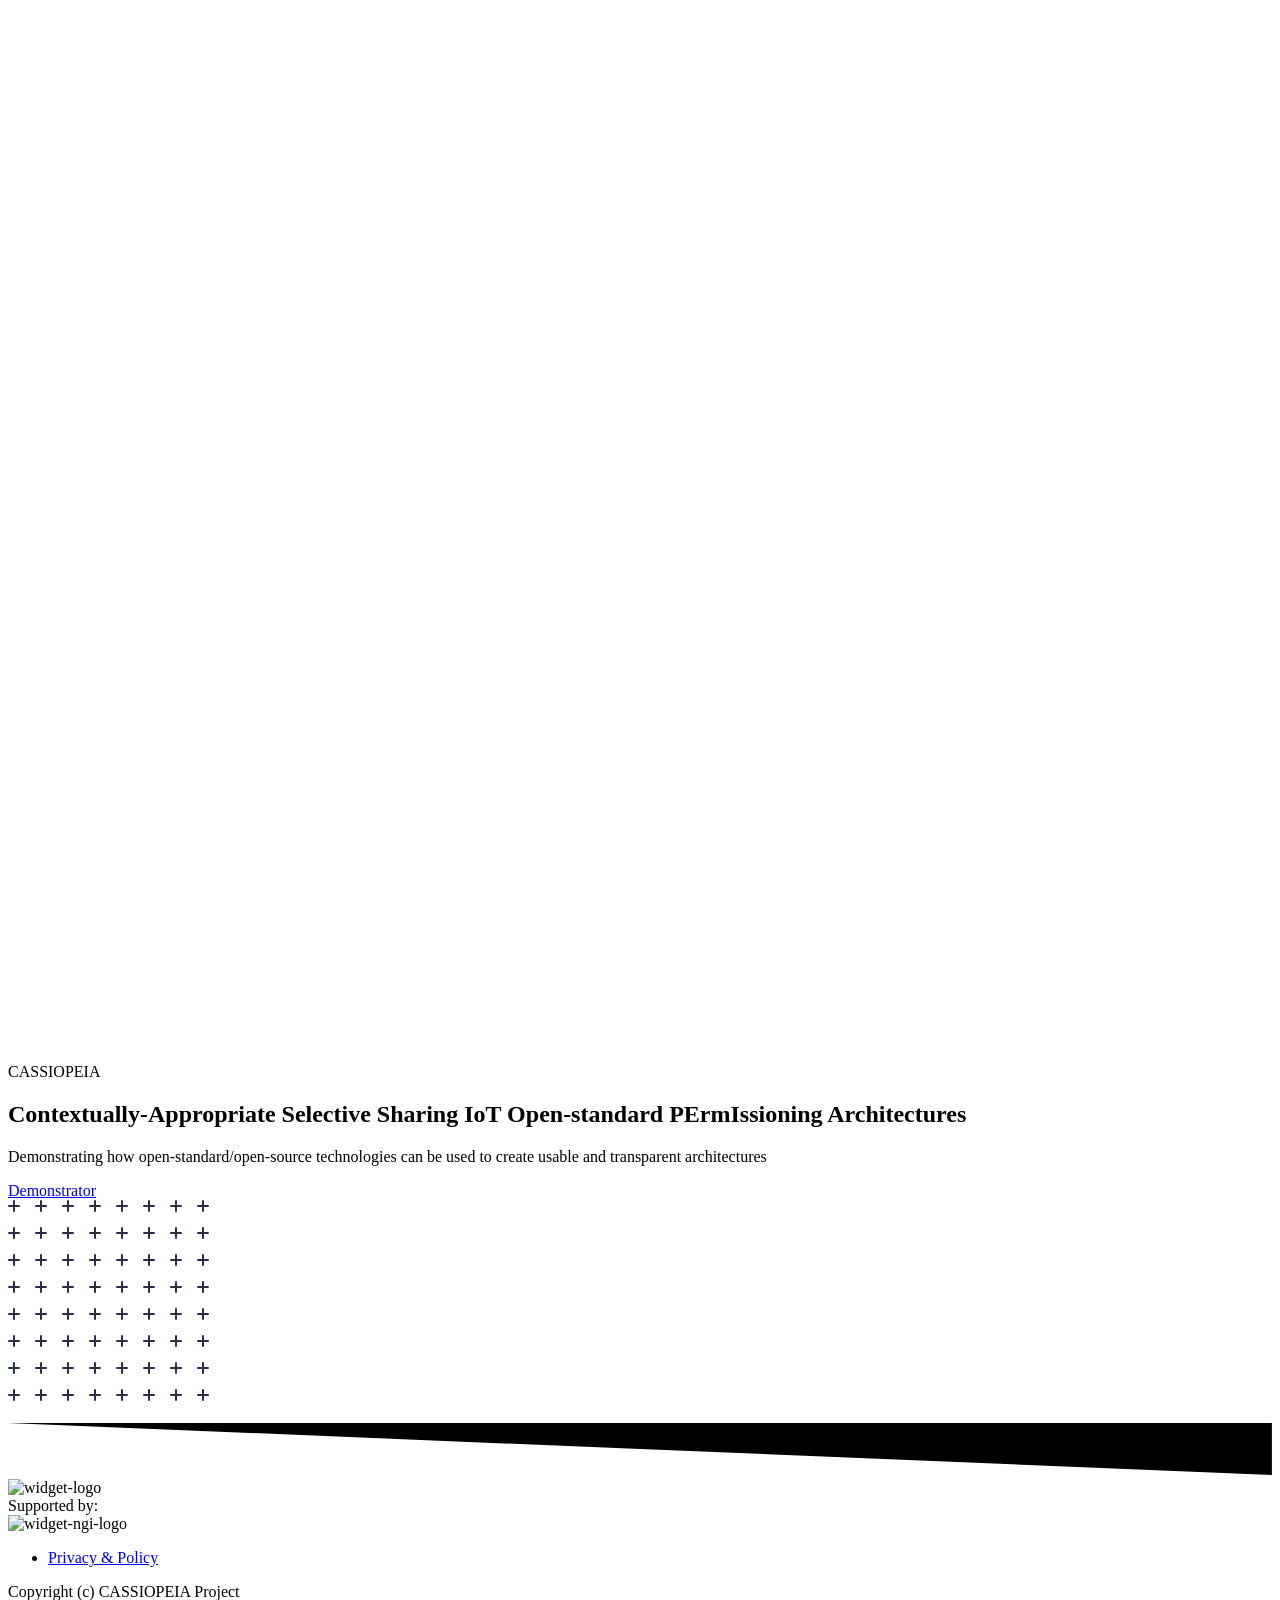
==== commit 1e7da868: "Update" ====
--- a/index.html
+++ b/index.html
@@ -1,7 +1,7 @@
 <!DOCTYPE html>
 <html>
 <head>
-	<meta name="generator" content="Hugo 0.54.0" />
+	<meta name="generator" content="Hugo 0.80.0" />
   <meta charset="utf-8" />
   <title>CASSIOPEIA</title>
   <script id="Cookiebot" src="https://consent.cookiebot.com/uc.js" data-cbid="521bbcd8-49db-471f-aaf6-aed626effc5e" data-blockingmode="auto" type="text/javascript"></script>
@@ -161,13 +161,12 @@
           <div class="mb-5">
             <span class="top-title pre-line">CASSIOPEIA</span>
             <h2 id="contextually-appropriate-selective-sharing-iot-open-standard-permissioning-architectures">Contextually-Appropriate Selective Sharing IoT Open-standard PErmIssioning Architectures</h2>
-
 <p>Demonstrating how open-standard/open-source technologies can be used to create usable and transparent architectures
           </div>
            
 
           <a type="button" class="btn btn-lg btn-primary btn-zoom"
-            href="https://demo.cassiopeia.id">DEMO</a>
+            href="https://demo.cassiopeia.id">Demonstrator</a>
           
 
         </div>
@@ -185,19 +184,6 @@
                 ' />
 
           
-          <div class="hero_figure-popup">
-            <div class="thumb">
-              <img src="images/hero/video.png" alt="popup" />
-            </div>
-
-            <a href="https://www.youtube.com" type="button" class="popup-button text-center big">
-              <svg xmlns="http://www.w3.org/2000/svg" width="21" height="24" viewBox="0 0 21 24">
-                <path d="M17.961 10.264a2 2 0 010 3.473L2.992 22.29A2 2 0 010 20.554V3.446A2 2 0 012.992 1.71z"
-                  data-name="Polygon 4" />
-              </svg>
-            </a>
-          </div>
-          
         </div>
       </div>
     </div>
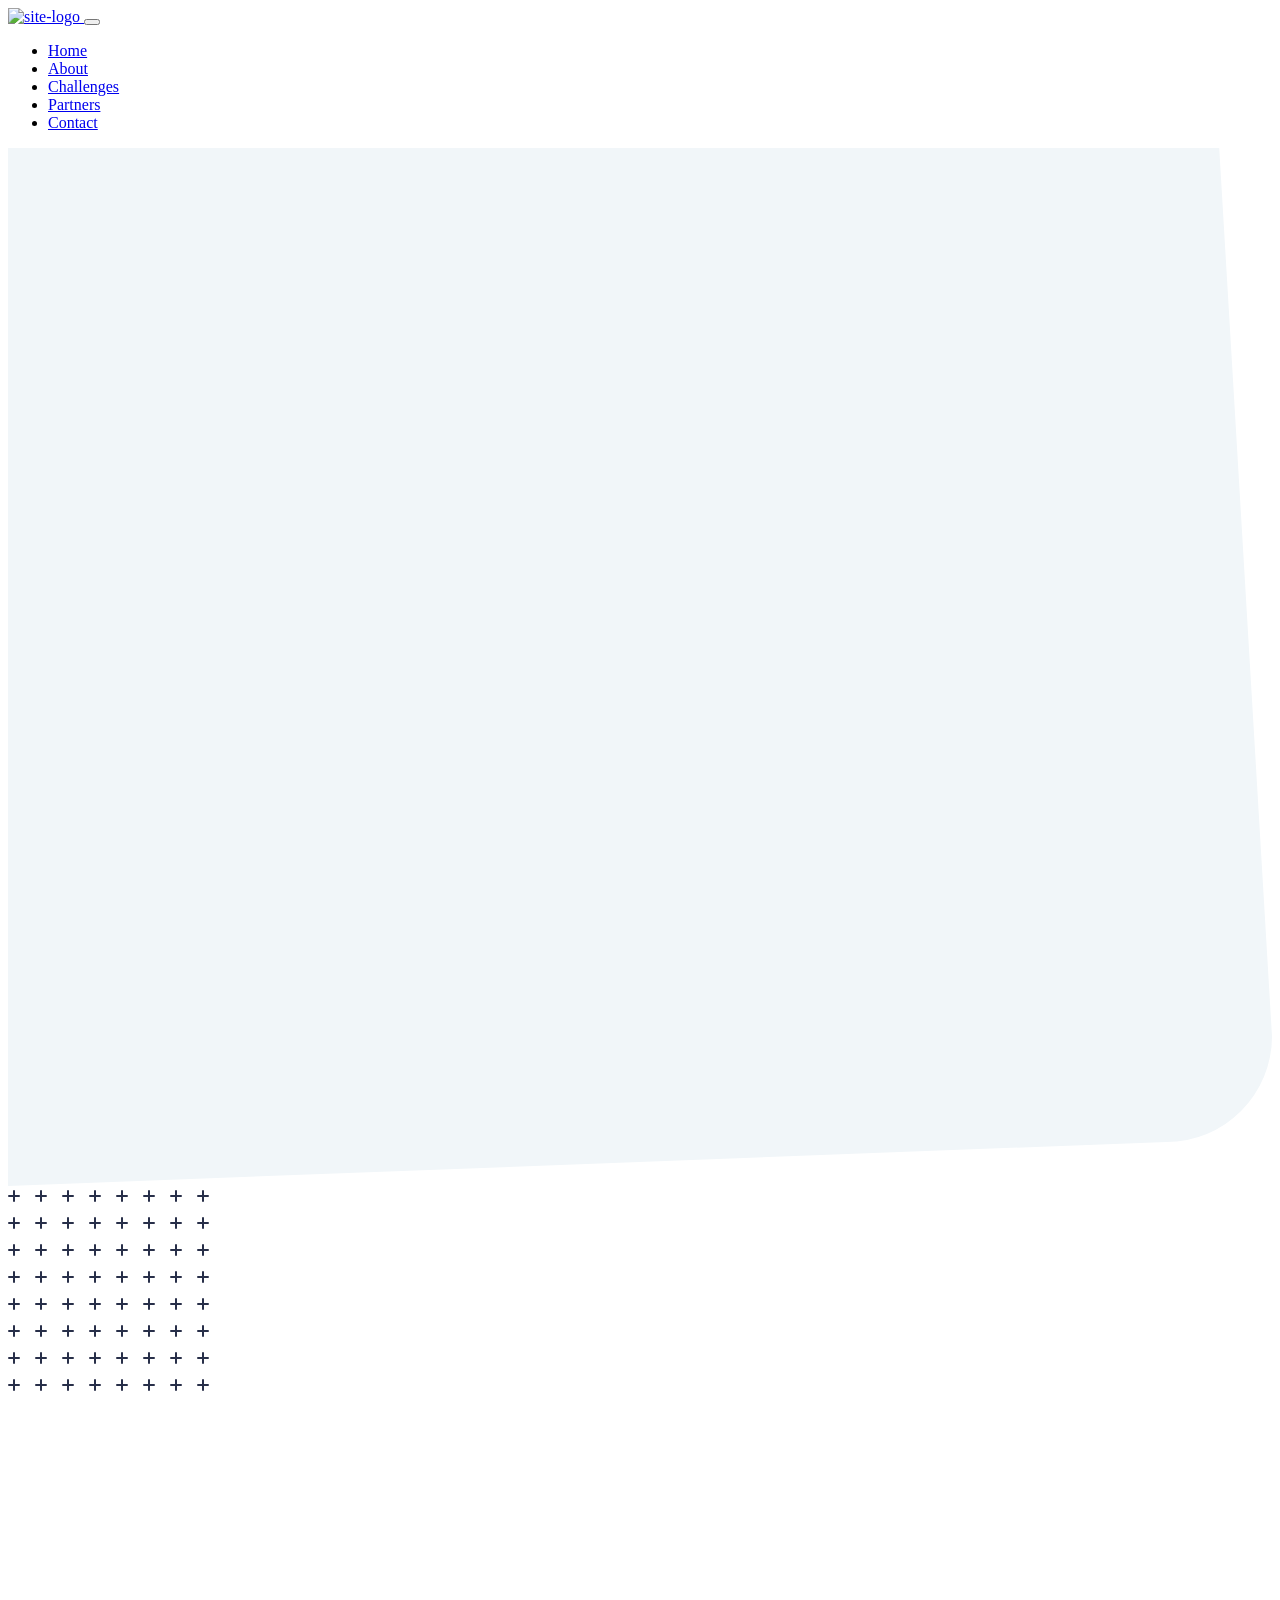
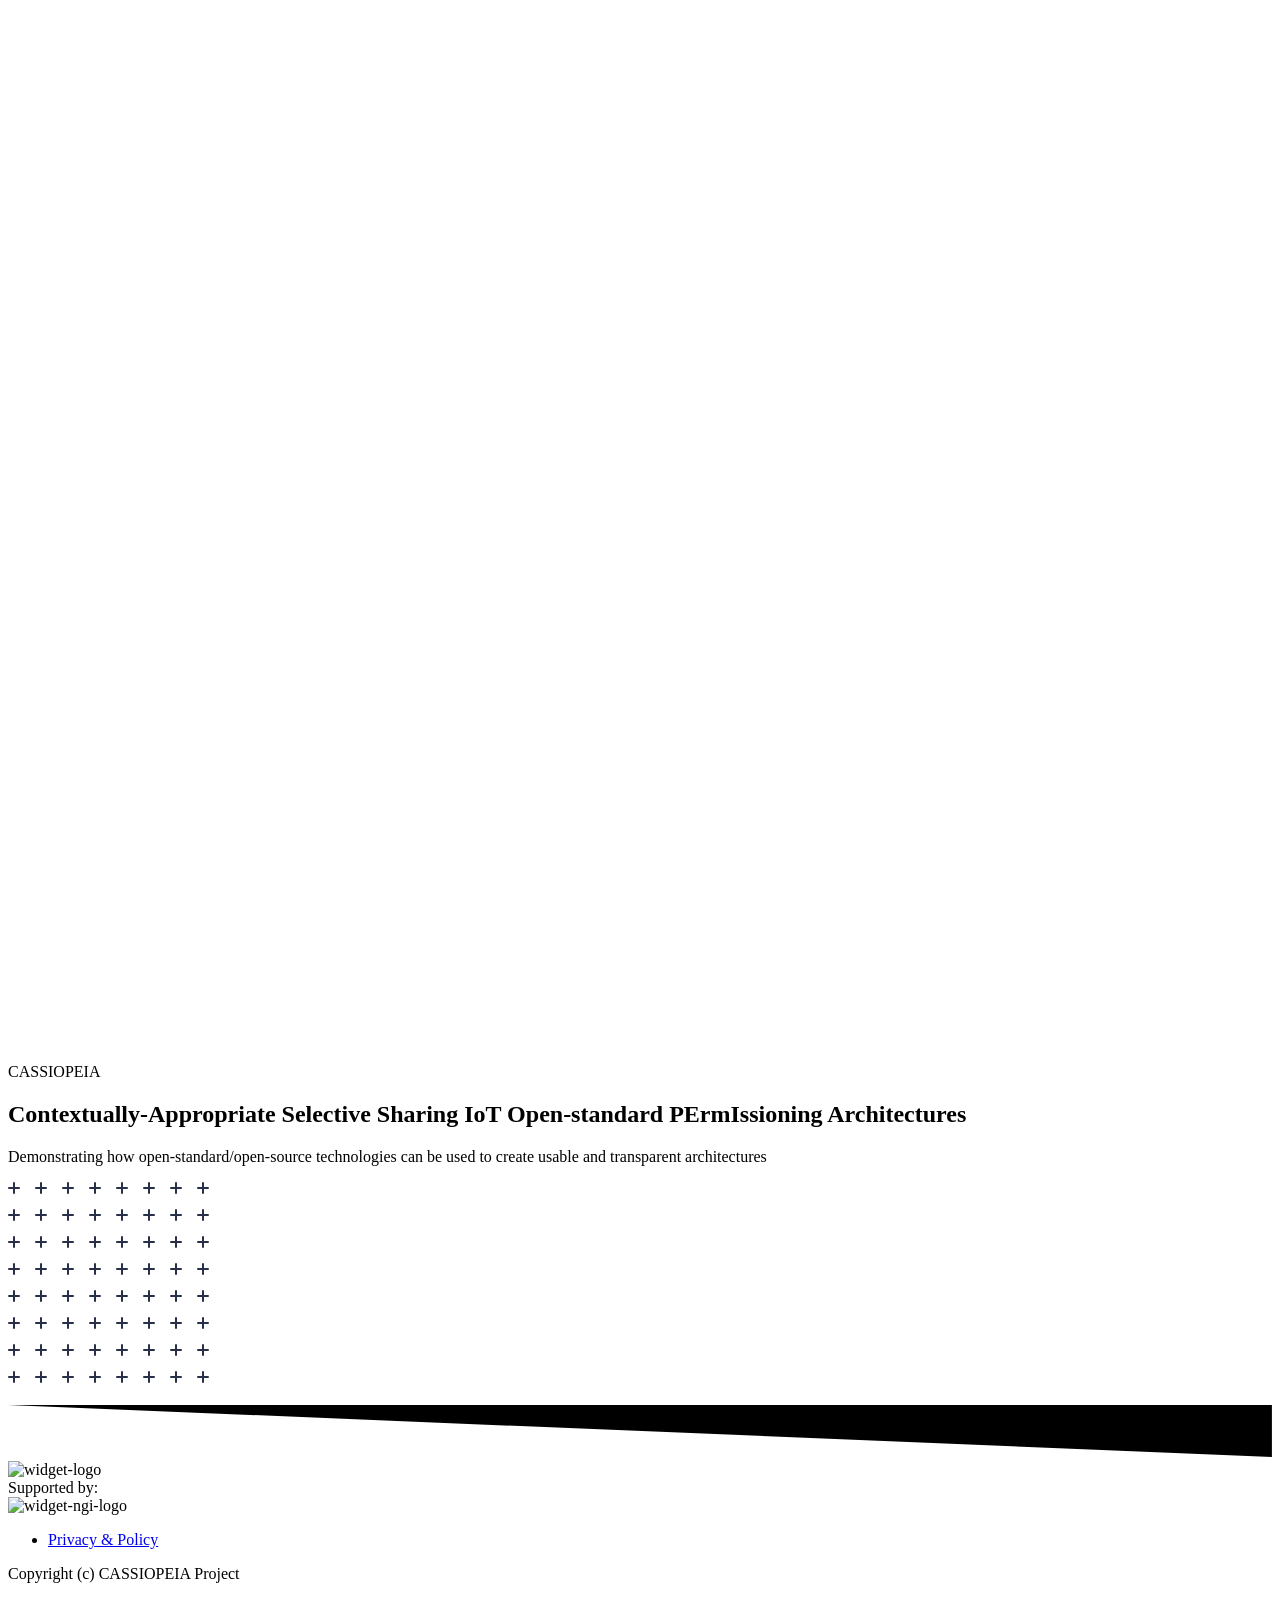
==== commit 5d31179e: "Update index.html" ====
--- a/index.html
+++ b/index.html
@@ -165,8 +165,7 @@
           </div>
            
 
-          <a type="button" class="btn btn-lg btn-primary btn-zoom"
-            href="https://demo.cassiopeia.id">Demonstrator</a>
+     
           
 
         </div>
@@ -255,4 +254,4 @@
 
 </body>
 
-</html>+</html>
